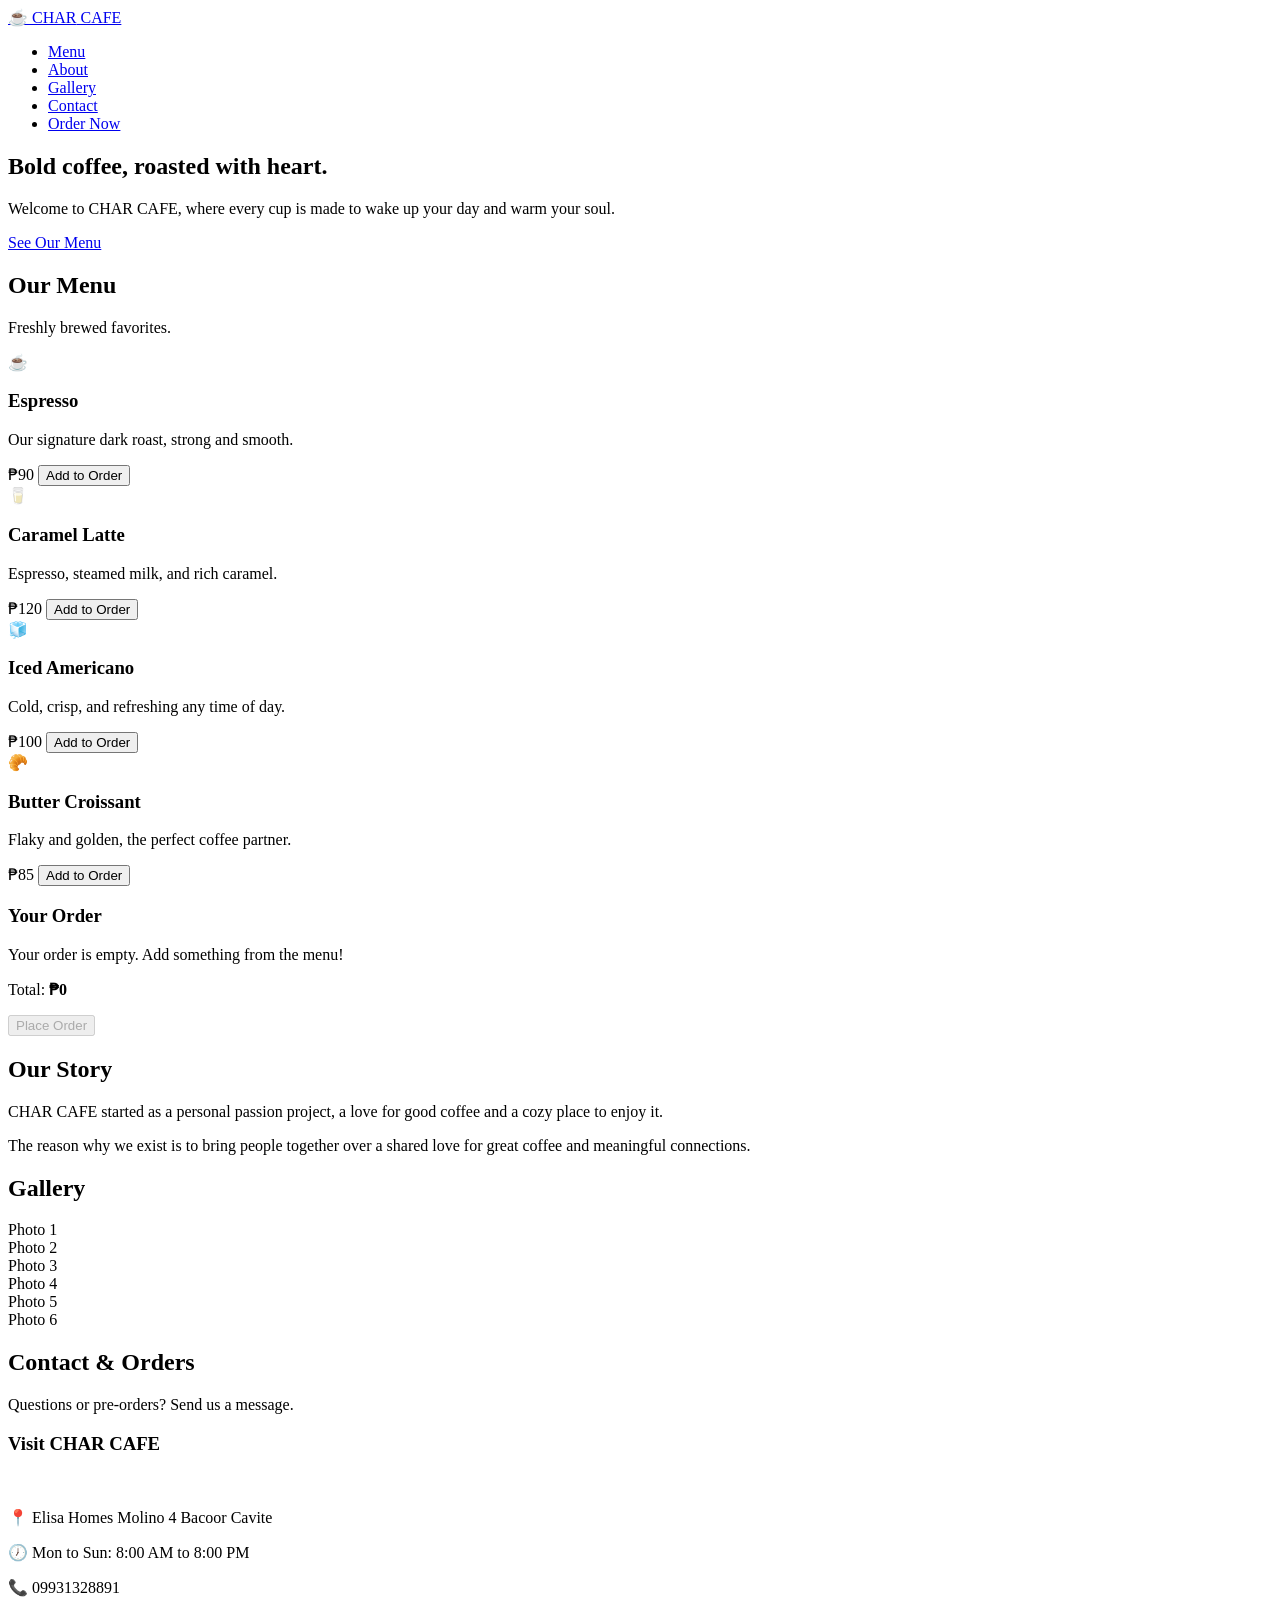
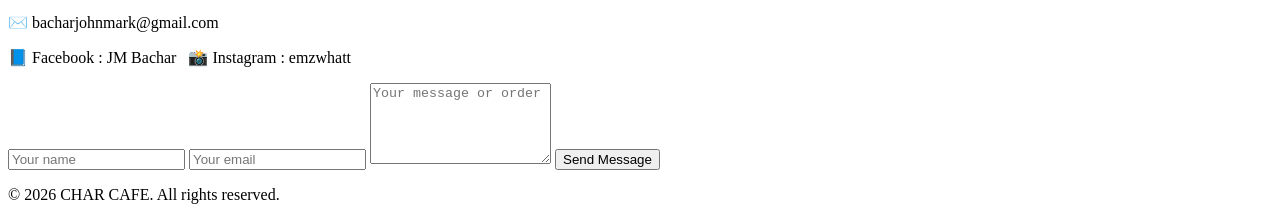
==== index.html @ fd4dfdb3 "Rename coffee.html to index.html" ====
<!DOCTYPE html>
<html lang="en">
<head>

    <meta charset="UTF-8">
    <meta name="viewport" content="width=device-width, initial-scale=1.0">
    <title>CHAR CAFE</title>
    <link rel="stylesheet" href="ems.css">
    <link rel="preconnect" href="https://fonts.googleapis.com">
    <link href="https://fonts.googleapis.com/css2?family=Inter:wght@400;500;600&family=Playfair+Display:wght@600;700&display=swap" rel="stylesheet">
    
    <style>
        :root {
            --charcoal: #1e1b18;
            --coffee: #5a3825;
            --cream: #f6efe6;
            --ember: #d9622b;
            --ember-dark: #b94d1d;
            --text: #2b2420;
        }
    </style>

</head>
<body>

    <header>
        <nav>
            <a href="#home" class="logo"> ☕ CHAR<span> CAFE</span></a>
            <ul>
                <li class="hide-mobile"><a href="#menu">Menu</a></li>
                <li class="hide-mobile"><a href="#about">About</a></li>
                <li class="hide-mobile"><a href="#gallery">Gallery</a></li>
                <li><a href="#contact">Contact</a></li>
                <li><a href="#menu" class="btn">Order Now</a></li>
            </ul>
        </nav>
    </header>

    <main id="home">

        <section class="hero">
            <div class="container">
                <h1>Bold coffee, <span>roasted</span> with heart.</h1>
                <p>Welcome to CHAR CAFE, where every cup is made to wake up your day and warm your soul.</p>
                <a href="#menu" class="btn">See Our Menu</a>
            </div>
        </section>

        <section id="menu">
            <div class="container">
                <h2 class="section-title">Our Menu</h2>
                <p class="section-sub">Freshly brewed favorites.</p>

                <div class="menu-grid">

                    <article class="card">
                        <div class="card-img">
                            <img src="images/espresso.jpg" alt="Espresso" onerror="this.remove()">
                            ☕
                        </div>
                        <div class="card-body">
                            <h3>Espresso</h3>
                            <p>Our signature dark roast, strong and smooth.</p>
                            <div class="card-actions">
                                <span class="price">₱90</span>
                                <button class="btn" onclick="addToOrder('Espresso', 90)">Add to Order</button>
                            </div>
                        </div>
                    </article>

                    <article class="card">
                        <div class="card-img">
                            <img src="images/caramel-latte.jpg" alt="Caramel Latte" onerror="this.remove()">
                            🥛
                        </div>
                        <div class="card-body">
                            <h3>Caramel Latte</h3>
                            <p>Espresso, steamed milk, and rich caramel.</p>
                            <div class="card-actions">
                                <span class="price">₱120</span>
                                <button class="btn" onclick="addToOrder('Caramel Latte', 120)">Add to Order</button>
                            </div>
                        </div>
                    </article>

                    <article class="card">
                        <div class="card-img">
                            <img src="images/iced-americano.jpg" alt="Iced Americano" onerror="this.remove()">
                            🧊
                        </div>
                        <div class="card-body">
                            <h3>Iced Americano</h3>
                            <p>Cold, crisp, and refreshing any time of day.</p>
                            <div class="card-actions">
                                <span class="price">₱100</span>
                                <button class="btn" onclick="addToOrder('Iced Americano', 100)">Add to Order</button>
                            </div>
                        </div>
                    </article>

                    <article class="card">
                        <div class="card-img">
                            <img src="images/butter-croissant.jpg" alt="Butter Croissant" onerror="this.remove()">
                            🥐
                        </div>
                        <div class="card-body">
                            <h3>Butter Croissant</h3>
                            <p>Flaky and golden, the perfect coffee partner.</p>
                            <div class="card-actions">
                                <span class="price">₱85</span>
                                <button class="btn" onclick="addToOrder('Butter Croissant', 85)">Add to Order</button>
                            </div>
                        </div>
                    </article>

                </div>

                <div class="order-box">
                    <h3>Your Order</h3>
                    <p id="orderEmpty" class="order-empty">Your order is empty. Add something from the menu!</p>
                    <ul id="orderList"></ul>
                    <p class="order-total">Total: <strong id="orderTotal">₱0</strong></p>
                    <button id="placeOrderBtn" class="btn" onclick="placeOrder()">Place Order</button>
                    <p id="orderMessage" class="order-message"></p>
                </div>

            </div>
        </section>

        <section id="about" class="about">
            <div class="container about-grid">
                <div>
                    <h2>Our <span>Story</span></h2>
                    <p>CHAR CAFE started as a personal passion project, a love for good coffee and a cozy place to enjoy it.</p>
                    <p>The reason why we exist is to bring people together over a shared love for great coffee and meaningful connections.</p>
                </div>
                <div class="about-img"></div>
            </div>
        </section>

        <section id="gallery">
            <div class="container">
                <h2 class="section-title">Gallery</h2>
                <p class="section-sub"></p>

                <div class="gallery">
                    <div class="gallery-item">
                        <img src="images/gallery1.jpg" alt="CHAR CAFE photo 1" onerror="this.remove()">
                        <span>Photo 1</span>
                    </div>
                    <div class="gallery-item">
                        <img src="images/gallery2.jpg" alt="CHAR CAFE photo 2" onerror="this.remove()">
                        <span>Photo 2</span>
                    </div>
                    <div class="gallery-item">
                        <img src="images/gallery3.jpg" alt="CHAR CAFE photo 3" onerror="this.remove()">
                        <span>Photo 3</span>
                    </div>
                    <div class="gallery-item">
                        <img src="images/gallery4.jpg" alt="CHAR CAFE photo 4" onerror="this.remove()">
                        <span>Photo 4</span>
                    </div>
                    <div class="gallery-item">
                        <img src="images/gallery5.jpg" alt="CHAR CAFE photo 5" onerror="this.remove()">
                        <span>Photo 5</span>
                    </div>
                    <div class="gallery-item">
                        <img src="images/gallery6.jpg" alt="CHAR CAFE photo 6" onerror="this.remove()">
                        <span>Photo 6</span>
                    </div>
                </div>
            </div>
        </section>

        <section id="contact" class="contact">
            <div class="container">
                <h2 class="section-title">Contact &amp; Orders</h2>
                <p class="section-sub">Questions or pre-orders? Send us a message.</p>

                <div class="contact-grid">

                    <div class="contact-info">
                        <h3>Visit CHAR CAFE</h3>
                        <br>
                        <p>📍 Elisa Homes Molino 4 Bacoor Cavite</p>
                        <p>🕖 Mon to Sun: 8:00 AM to 8:00 PM</p>
                        <p>📞 09931328891</p>
                        <p>✉️ bacharjohnmark@gmail.com</p>
                        <p>📘 Facebook : JM Bachar &nbsp; 📸 Instagram : emzwhatt</p>
                    </div>

                    <form id="contactForm">
                        <input type="text" name="name" placeholder="Your name" required>
                        <input type="email" name="email" placeholder="Your email" required>
                        <textarea name="message" rows="5" placeholder="Your message or order" required></textarea>
                        <button type="submit" class="btn">Send Message</button>
                        <p id="formStatus" class="form-status"></p>
                    </form>

                </div>
            </div>
        </section>

    </main>

    <footer>
        &copy; 2026 CHAR CAFE. All rights reserved.
    </footer>

    <script src="script.js"></script>

</body>
</html>
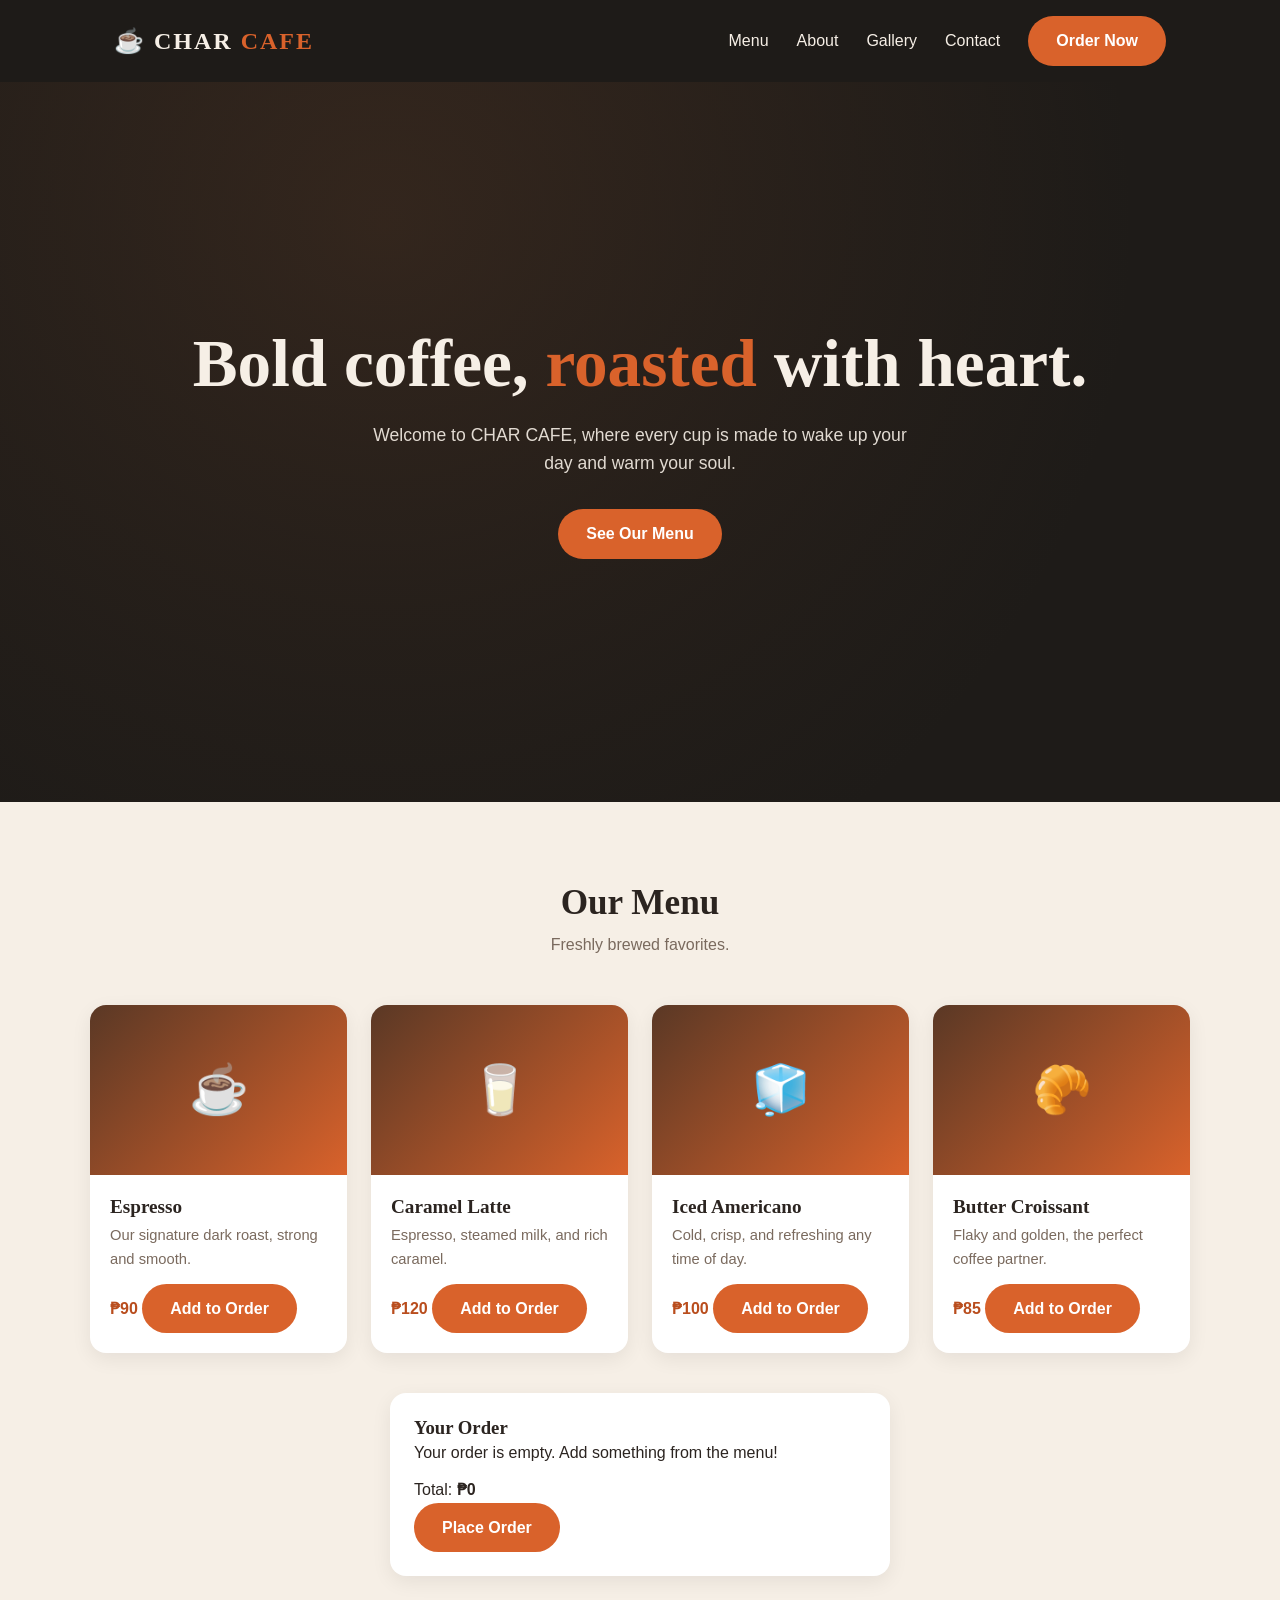
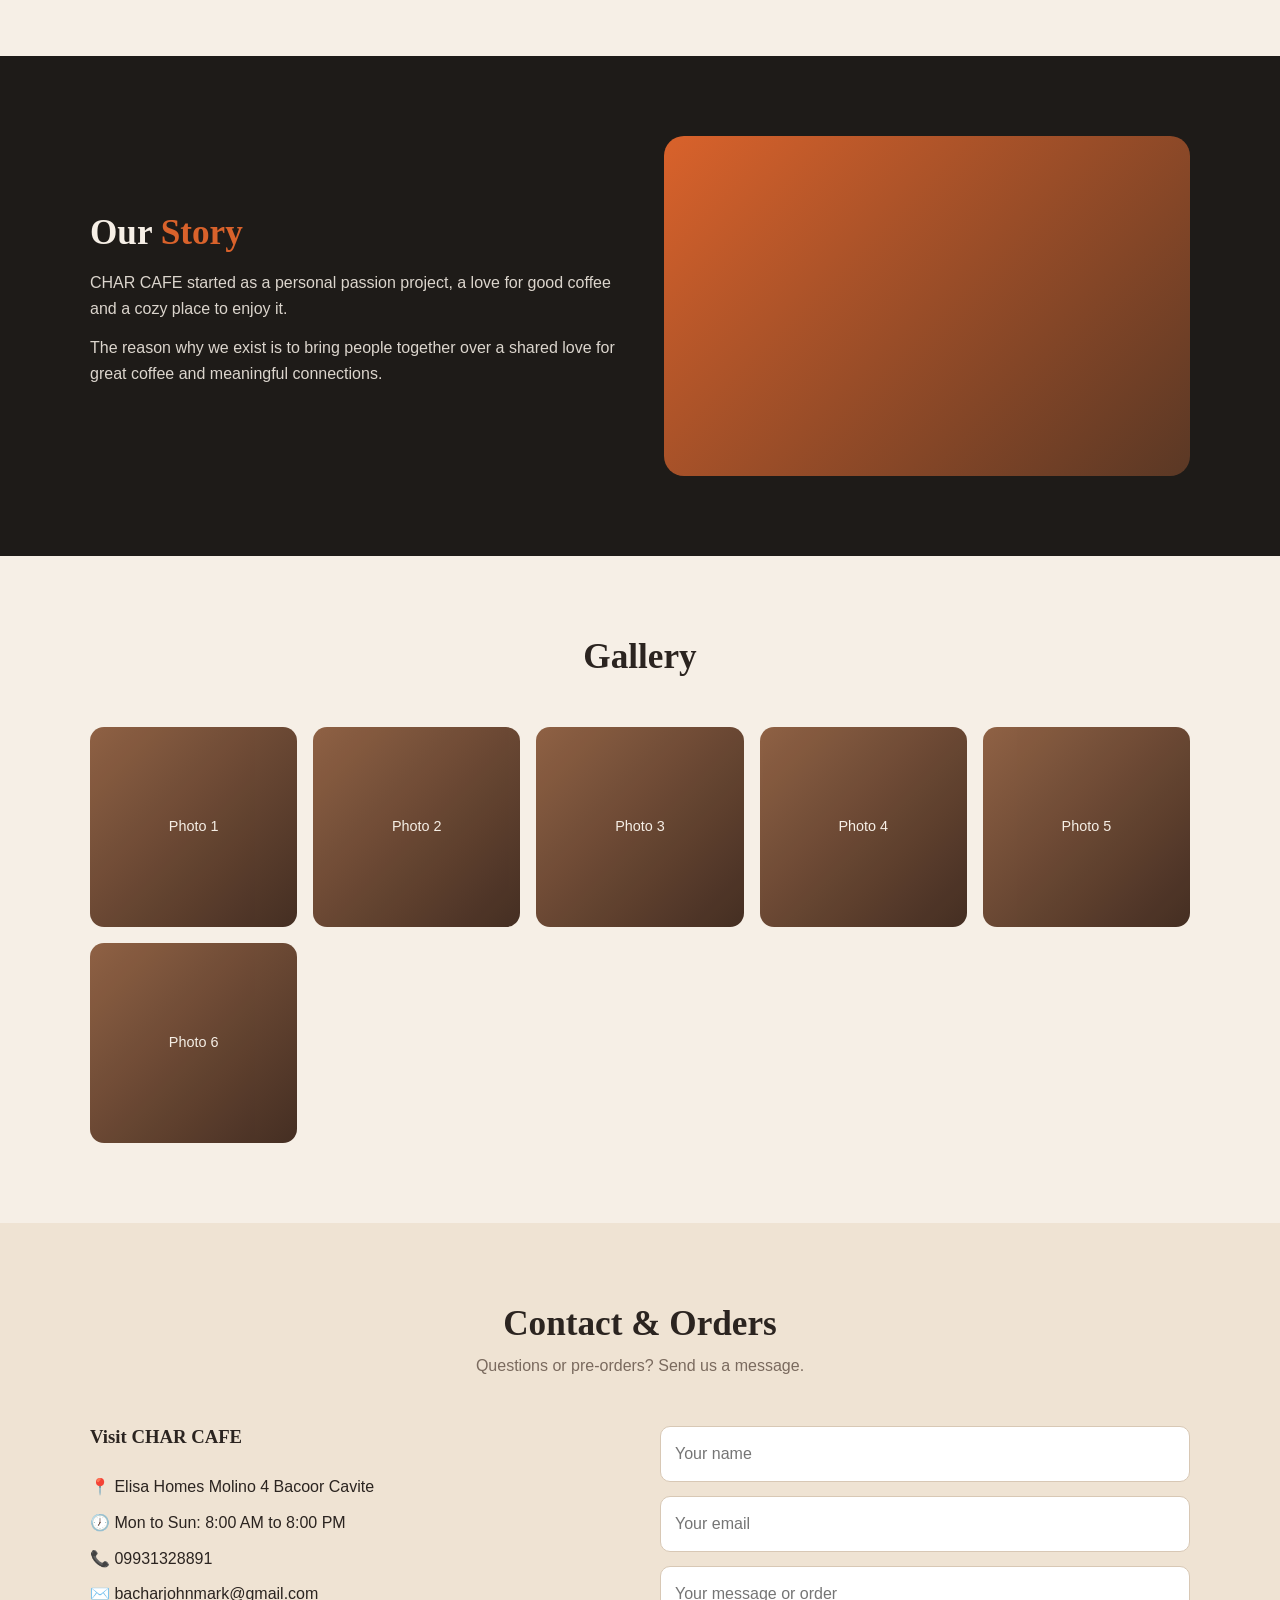
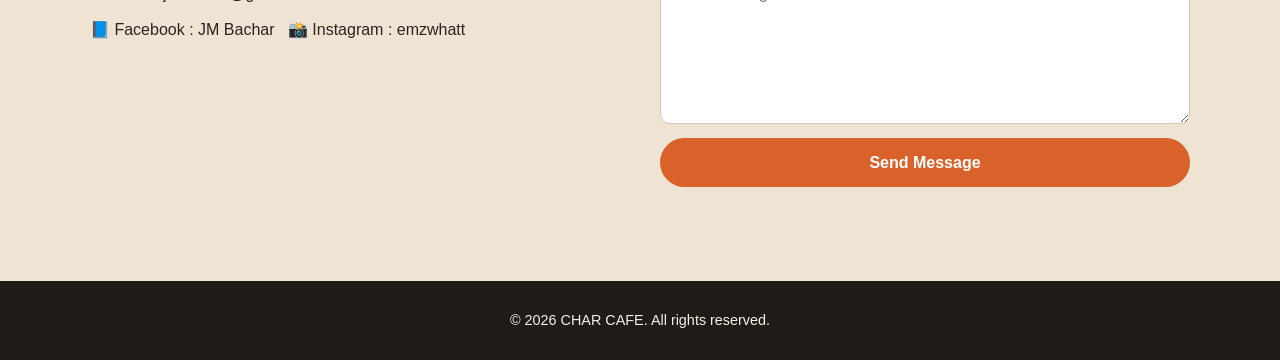
==== commit a7051206: "Update index.html" ====
--- a/index.html
+++ b/index.html
@@ -5,7 +5,7 @@
     <meta charset="UTF-8">
     <meta name="viewport" content="width=device-width, initial-scale=1.0">
     <title>CHAR CAFE</title>
-    <link rel="stylesheet" href="ems.css">
+    <link rel="stylesheet" href="char.css">
     <link rel="preconnect" href="https://fonts.googleapis.com">
     <link href="https://fonts.googleapis.com/css2?family=Inter:wght@400;500;600&family=Playfair+Display:wght@600;700&display=swap" rel="stylesheet">
     
--- a/char.css
+++ b/char.css
@@ -0,0 +1,266 @@
+* { box-sizing: border-box;
+      margin: 0;
+      padding: 0;
+}
+
+html { scroll-behavior: smooth;
+}
+
+body { font-family: 'Inter', sans-serif;
+      background: var(--cream);
+      color: var(--text);
+      line-height: 1.6;
+}
+
+header { position: sticky;
+      top: 0;
+      z-index: 10;
+      background: var(--charcoal);
+      color: var(--cream);
+}
+
+h1, h2, h3 { font-family: 'Playfair Display', serif;
+      line-height: 1.2;
+}
+
+a { color: inherit;
+      text-decoration: none;
+}
+
+section { padding: 80px 24px;
+}
+
+.container { max-width: 1100px;
+      margin: 0 auto;
+}
+
+.section-title { text-align: center;
+      font-size: 2.2rem;
+      margin-bottom: 8px;
+}
+
+.section-sub { text-align: center;
+      color: #7a6a5e;
+      margin-bottom: 48px;
+}
+
+nav { max-width: 1100px;
+      margin: 0 auto;
+      padding: 16px 24px;
+      display: flex;
+      align-items: center;
+      justify-content: space-between;
+}
+
+.logo { font-family: 'Playfair Display', serif;
+      font-size: 1.5rem;
+      font-weight: 700;
+      letter-spacing: 2px;
+}
+
+.logo span { color: var(--ember);
+}
+
+nav ul { list-style: none;
+      display: flex;
+      gap: 28px;
+      align-items: center;
+}
+
+nav a:hover { color: var(--ember);
+}
+
+.btn { display: inline-block;
+      padding: 12px 28px;
+      border-radius: 999px;
+      background: var(--ember);
+      color: #fff;
+      font-weight: 600;
+      transition: background .2s, transform .2s;
+}
+
+.btn:hover { background: var(--ember-dark);
+      transform: translateY(-2px);
+      color: #fff;
+}
+
+.hero { min-height: 80vh;
+      display: flex;
+      align-items: center;
+      text-align: center;
+      color: var(--cream);
+      background:
+        linear-gradient(rgba(30,27,24,.75), rgba(30,27,24,.85)),
+        radial-gradient(circle at 30% 20%, #7a4a2e, #1e1b18 70%);
+}
+
+.hero h1 { font-size: clamp(2.4rem, 6vw, 4.2rem);
+      margin-bottom: 16px;
+}
+
+.hero h1 span { color: var(--ember);
+}
+
+.hero p { max-width: 560px;
+      margin: 0 auto 32px;
+      font-size: 1.1rem;
+      opacity: .9;
+}
+
+.menu-grid { display: grid;
+      gap: 24px;
+      grid-template-columns: repeat(auto-fit, minmax(240px, 1fr));
+}
+
+.card { background: #fff;
+      border-radius: 16px;
+      overflow: hidden;
+      box-shadow: 0 6px 20px rgba(0,0,0,.07);
+      transition: transform .25s;
+}
+
+.card:hover { transform: translateY(-6px);
+}
+
+.card-img { height: 170px;
+      background: linear-gradient(135deg, var(--coffee), var(--ember));
+      display: flex;
+      align-items: center;
+      justify-content: center;
+      font-size: 3rem;
+}
+
+.card-body { padding: 20px;
+}
+
+.card-body h3 { font-size: 1.2rem;
+      margin-bottom: 6px;
+}
+
+.card-body p { font-size: .92rem;
+      color: #7a6a5e;
+      margin-bottom: 12px;
+}
+
+.price { font-weight: 600;
+      color: var(--ember-dark);
+}
+
+
+.about { background: var(--charcoal);
+      color: var(--cream);
+}
+
+.about-grid { display: grid;
+      gap: 48px;
+      grid-template-columns: 1fr 1fr;
+      align-items: center;
+}
+
+.about h2 { font-size: 2.2rem;
+      margin-bottom: 16px;
+}
+
+.about h2 span { color: var(--ember);
+}
+
+.about p { margin-bottom: 14px;
+      opacity: .88;
+}
+
+.about-img { height: 340px;
+      border-radius: 20px;
+      background: linear-gradient(135deg, var(--ember), var(--coffee));
+      display: flex;
+      align-items: center;
+      justify-content: center;
+      font-size: 5rem;
+}
+
+
+.gallery { display: grid;
+      gap: 16px;
+      grid-template-columns: repeat(auto-fit, minmax(200px, 1fr));
+}
+
+.gallery div { height: 200px;
+      border-radius: 14px;
+      background: linear-gradient(135deg, #8a5a3c, #3b2418);
+      display: flex;
+      align-items: center;
+      justify-content: center;
+      color: var(--cream);
+      font-size: .9rem;
+      opacity: .95;
+}
+
+.contact { background: #efe3d3;
+}
+
+.contact-grid { display: grid;
+      gap: 40px;
+      grid-template-columns: 1fr 1fr;
+}
+
+.contact-info p { margin-bottom: 10px;
+}
+
+form { display: grid;
+      gap: 14px;
+}
+
+input, textarea { width: 100%;
+      padding: 14px;
+      border: 1px solid #d8c8b5;
+      border-radius: 10px;
+      font: inherit;
+      background: #fff;
+}
+
+input:focus, textarea:focus { outline: 2px solid var(--ember);
+      border-color: transparent;
+}
+
+button.btn { border: none;
+      cursor: pointer;
+      font: inherit;
+      font-weight: 600;
+}
+
+footer { background: var(--charcoal);
+      color: var(--cream);
+      text-align: center;
+      padding: 28px 24px;
+      font-size: .9rem;
+}
+
+@media (max-width: 760px) {
+
+nav ul { gap: 14px;
+      font-size: .9rem;
+}
+
+nav .hide-mobile { display: none;
+}
+
+.about-grid, .contact-grid { grid-template-columns: 1fr;
+}
+
+section { padding: 56px 20px;
+}
+
+}
+.order-box { max-width: 500px;
+      margin: 40px auto 0;
+      padding: 24px;
+      background: #fff;
+      border-radius: 16px;
+      box-shadow: 0 6px 20px rgba(0,0,0,.07);
+}
+
+.order-box ul { list-style: none;
+      margin: 12px 0;
+}
+
+.order-box li { margin-bottom: 8px;
+}
